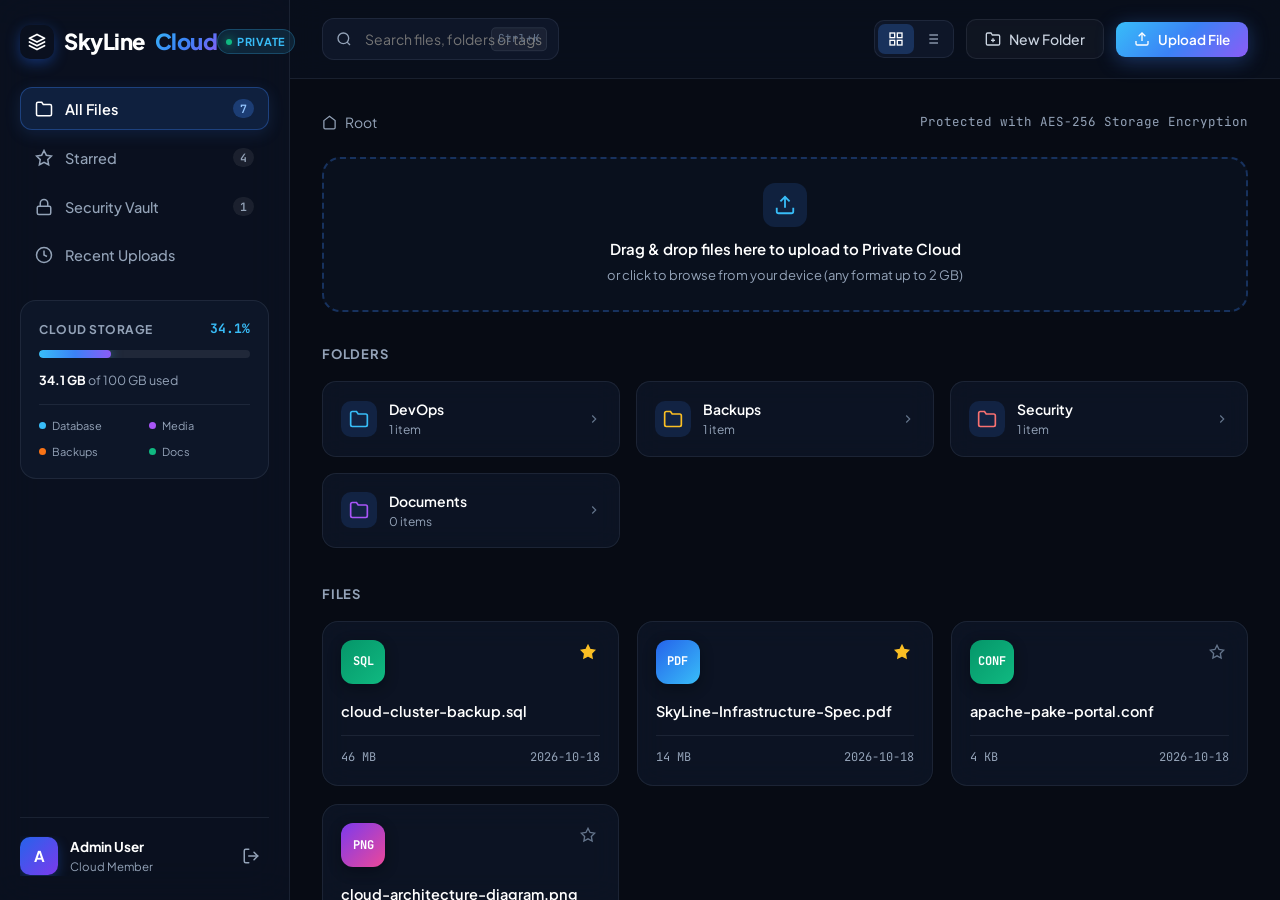
==== public/dashboard_preview.html @ b5016aea "cloud vps" ====
<!doctype html>
<html lang="en">
<head>
  <meta charset="utf-8">
  <meta name="viewport" content="width=device-width, initial-scale=1">
  <title>SkyLine Cloud Drive | Private Storage Preview</title>
  <meta name="description" content="SkyLine Hub Private Cloud Storage & Drive Console. Secure personal files, encrypted vaults, and storage management.">
  <link rel="stylesheet" href="assets/style.css">
  <link rel="stylesheet" href="assets/cloud.css">
</head>
<body>

  <!-- Background Ambient Glow -->
  <div class="ambient-orb orb-1"></div>
  <div class="ambient-orb orb-2"></div>

  <div class="cloud-app">
    <!-- Sidebar -->
    <aside class="cloud-sidebar">
      <div>
        <div class="cloud-sidebar-brand">
          <a class="logo" href="preview.html">
            <span class="logo-badge">
              <svg width="18" height="18" viewBox="0 0 24 24" fill="none" stroke="#ffffff" stroke-width="2.4" stroke-linecap="round" stroke-linejoin="round">
                <polygon points="12 2 2 7 12 12 22 7 12 2"></polygon>
                <polyline points="2 17 12 22 22 17"></polyline>
                <polyline points="2 12 12 17 22 12"></polyline>
              </svg>
            </span>
            SkyLine<span>Cloud</span>
          </a>
          <span class="cloud-vault-tag">
            <span class="pulse-dot" style="width:6px;height:6px"></span>
            Private
          </span>
        </div>

        <ul class="cloud-nav">
          <li class="cloud-nav-item active" data-filter="all">
            <button onclick="SkyLineCloud.switchFilter('all')">
              <span class="nav-label-wrap">
                <svg width="18" height="18" viewBox="0 0 24 24" fill="none" stroke="currentColor" stroke-width="2"><path d="M22 19a2 2 0 0 1-2 2H4a2 2 0 0 1-2-2V5a2 2 0 0 1 2-2h5l2 3h9a2 2 0 0 1 2 2z"></path></svg>
                All Files
              </span>
              <span class="nav-badge" id="badgeAll">7</span>
            </button>
          </li>
          <li class="cloud-nav-item" data-filter="starred">
            <button onclick="SkyLineCloud.switchFilter('starred')">
              <span class="nav-label-wrap">
                <svg width="18" height="18" viewBox="0 0 24 24" fill="none" stroke="currentColor" stroke-width="2"><polygon points="12 2 15.09 8.26 22 9.27 17 14.14 18.18 21.02 12 17.77 5.82 21.02 7 14.14 2 9.27 8.91 8.26 12 2"></polygon></svg>
                Starred
              </span>
              <span class="nav-badge" id="badgeStarred">4</span>
            </button>
          </li>
          <li class="cloud-nav-item" data-filter="vault">
            <button onclick="SkyLineCloud.switchFilter('vault')">
              <span class="nav-label-wrap">
                <svg width="18" height="18" viewBox="0 0 24 24" fill="none" stroke="currentColor" stroke-width="2"><rect x="3" y="11" width="18" height="11" rx="2" ry="2"></rect><path d="M7 11V7a5 5 0 0 1 10 0v4"></path></svg>
                Security Vault
              </span>
              <span class="nav-badge" id="badgeVault">1</span>
            </button>
          </li>
          <li class="cloud-nav-item" data-filter="recent">
            <button onclick="SkyLineCloud.switchFilter('recent')">
              <span class="nav-label-wrap">
                <svg width="18" height="18" viewBox="0 0 24 24" fill="none" stroke="currentColor" stroke-width="2"><circle cx="12" cy="12" r="10"></circle><polyline points="12 6 12 12 16 14"></polyline></svg>
                Recent Uploads
              </span>
            </button>
          </li>
        </ul>

        <!-- Storage Quota Widget -->
        <div class="cloud-quota-card">
          <div class="quota-header">
            <span class="quota-title">Cloud Storage</span>
            <span class="quota-pct" id="quotaPctText">34.2%</span>
          </div>
          <div class="quota-progress-track">
            <div class="quota-progress-fill" id="quotaFill"></div>
          </div>
          <div class="quota-text">
            <strong id="quotaUsedText">34.2 GB</strong> of 100 GB used
          </div>
          <div class="quota-breakdown">
            <div class="quota-item"><span class="quota-dot blue"></span> Database</div>
            <div class="quota-item"><span class="quota-dot purple"></span> Media</div>
            <div class="quota-item"><span class="quota-dot orange"></span> Backups</div>
            <div class="quota-item"><span class="quota-dot green"></span> Docs</div>
          </div>
        </div>
      </div>

      <!-- User Profile & Logout -->
      <div class="sidebar-user">
        <div class="user-meta">
          <div class="user-avatar">A</div>
          <div class="user-details">
            <div class="user-name">Admin User</div>
            <div class="user-role">Cloud Member</div>
          </div>
        </div>
        <a class="logout-icon-btn" href="preview.html" title="Back to Landing Preview">
          <svg width="18" height="18" viewBox="0 0 24 24" fill="none" stroke="currentColor" stroke-width="2" stroke-linecap="round" stroke-linejoin="round">
            <path d="M9 21H5a2 2 0 0 1-2-2V5a2 2 0 0 1 2-2h4"></path>
            <polyline points="16 17 21 12 16 7"></polyline>
            <line x1="21" y1="12" x2="9" y2="12"></line>
          </svg>
        </a>
      </div>
    </aside>

    <!-- Main Workspace -->
    <main class="cloud-main">
      <!-- Topbar Header -->
      <header class="cloud-topbar">
        <div style="display:flex;align-items:center;gap:14px;">
          <button class="mobile-sidebar-toggle" onclick="SkyLineCloud.toggleSidebar()" title="Toggle Sidebar">
            <svg width="20" height="20" viewBox="0 0 24 24" fill="none" stroke="currentColor" stroke-width="2"><line x1="3" y1="12" x2="21" y2="12"></line><line x1="3" y1="6" x2="21" y2="6"></line><line x1="3" y1="18" x2="21" y2="18"></line></svg>
          </button>
          <div class="search-container">
            <svg class="search-icon" width="16" height="16" viewBox="0 0 24 24" fill="none" stroke="currentColor" stroke-width="2"><circle cx="11" cy="11" r="8"></circle><line x1="21" y1="21" x2="16.65" y2="16.65"></line></svg>
            <input class="search-input" id="searchInput" type="text" placeholder="Search files, folders or tags..." autocomplete="off">
            <span class="search-shortcut">Ctrl+K</span>
          </div>
        </div>

        <div class="topbar-actions">
          <div class="view-switcher">
            <button class="view-btn active" id="viewBtnGrid" onclick="SkyLineCloud.switchView('grid')" title="Grid View">
              <svg width="16" height="16" viewBox="0 0 24 24" fill="none" stroke="currentColor" stroke-width="2"><rect x="3" y="3" width="7" height="7"></rect><rect x="14" y="3" width="7" height="7"></rect><rect x="14" y="14" width="7" height="7"></rect><rect x="3" y="14" width="7" height="7"></rect></svg>
            </button>
            <button class="view-btn" id="viewBtnList" onclick="SkyLineCloud.switchView('list')" title="List View">
              <svg width="16" height="16" viewBox="0 0 24 24" fill="none" stroke="currentColor" stroke-width="2"><line x1="8" y1="6" x2="21" y2="6"></line><line x1="8" y1="12" x2="21" y2="12"></line><line x1="8" y1="18" x2="21" y2="18"></line><line x1="3" y1="6" x2="3.01" y2="6"></line><line x1="3" y1="12" x2="3.01" y2="12"></line><line x1="3" y1="18" x2="3.01" y2="18"></line></svg>
            </button>
          </div>

          <button class="ghostbutton" onclick="SkyLineCloud.openNewFolderModal()">
            <svg width="16" height="16" viewBox="0 0 24 24" fill="none" stroke="currentColor" stroke-width="2"><path d="M22 19a2 2 0 0 1-2 2H4a2 2 0 0 1-2-2V5a2 2 0 0 1 2-2h5l2 3h9a2 2 0 0 1 2 2z"></path><line x1="12" y1="11" x2="12" y2="17"></line><line x1="9" y1="14" x2="15" y2="14"></line></svg>
            New Folder
          </button>

          <button class="btn small" onclick="SkyLineCloud.triggerUpload()">
            <svg width="16" height="16" viewBox="0 0 24 24" fill="none" stroke="currentColor" stroke-width="2"><path d="M21 15v4a2 2 0 0 1-2 2H5a2 2 0 0 1-2-2v-4"></path><polyline points="17 8 12 3 7 8"></polyline><line x1="12" y1="3" x2="12" y2="15"></line></svg>
            Upload File
          </button>
        </div>
      </header>

      <!-- Drive Workspace Canvas -->
      <div class="cloud-workspace">
        <!-- Breadcrumb & Directory Status -->
        <div class="workspace-controls">
          <div class="breadcrumb-list" id="breadcrumbContainer"></div>
          <div style="font-size:12.5px;color:var(--muted);font-family:var(--font-mono)">
            Protected with AES-256 Storage Encryption
          </div>
        </div>

        <!-- Drag & Drop Upload Zone -->
        <div class="dropzone-banner" id="dropzoneBanner" onclick="SkyLineCloud.triggerUpload()">
          <div class="dropzone-icon">
            <svg width="22" height="22" viewBox="0 0 24 24" fill="none" stroke="currentColor" stroke-width="2"><path d="M21 15v4a2 2 0 0 1-2 2H5a2 2 0 0 1-2-2v-4"></path><polyline points="17 8 12 3 7 8"></polyline><line x1="12" y1="3" x2="12" y2="15"></line></svg>
          </div>
          <div class="dropzone-title">Drag & drop files here to upload to Private Cloud</div>
          <div class="dropzone-sub">or click to browse from your device (any format up to 2 GB)</div>
        </div>

        <!-- Folders Section -->
        <div id="foldersSection" style="margin-bottom: 32px;">
          <div class="section-label">
            Folders
          </div>
          <div class="folders-grid" id="foldersGrid"></div>
        </div>

        <!-- Files Section -->
        <div>
          <div class="section-label">
            Files
          </div>
          <!-- Grid View -->
          <div class="files-grid" id="filesGrid"></div>

          <!-- Table List View -->
          <div class="files-table-container" id="filesTableContainer">
            <table class="files-table" id="filesTable"></table>
          </div>
        </div>
      </div>
    </main>
  </div>

  <!-- Hidden Native File Input -->
  <input type="file" multiple id="hiddenFileInput" style="display:none">

  <!-- New Folder Modal -->
  <div class="modal-backdrop" id="newFolderModal">
    <div class="modal-box">
      <div class="modal-header">
        <h3 class="modal-title">Create New Folder</h3>
        <button class="modal-close-btn" onclick="SkyLineCloud.closeNewFolderModal()">&times;</button>
      </div>
      <p style="color:var(--muted);font-size:14px;margin-top:0;margin-bottom:16px">Enter a name for your private cloud directory:</p>
      <input type="text" class="modal-input" id="newFolderNameInput" placeholder="Folder name (e.g. Invoices, Logs, Assets)" onkeydown="if(event.key==='Enter') SkyLineCloud.submitNewFolder()">
      <div class="modal-actions">
        <button class="ghostbutton" onclick="SkyLineCloud.closeNewFolderModal()">Cancel</button>
        <button class="btn small" onclick="SkyLineCloud.submitNewFolder()">Create Folder</button>
      </div>
    </div>
  </div>

  <!-- Upload Progress Simulation Modal -->
  <div class="modal-backdrop" id="uploadProgressModal">
    <div class="modal-box" style="text-align:center;">
      <div style="font-size:36px;margin-bottom:12px">⚡</div>
      <h3 class="modal-title" style="margin-bottom:6px">Encrypting & Uploading to Private Cloud</h3>
      <p style="color:var(--muted);font-size:13.5px;margin-bottom:20px" id="uploadProgressFileName">filename.dat</p>

      <div class="quota-progress-track" style="height:10px;margin-bottom:10px">
        <div class="quota-progress-fill" id="uploadProgressBarFill" style="width:0%"></div>
      </div>
      <div style="font-family:var(--font-mono);font-size:13px;color:#38bdf8;font-weight:700" id="uploadProgressPercent">0%</div>
    </div>
  </div>

  <!-- File Details Modal -->
  <div class="modal-backdrop" id="fileDetailsModal">
    <div class="modal-box">
      <div class="modal-header">
        <h3 class="modal-title" id="detailFileName">file-name.ext</h3>
        <button class="modal-close-btn" onclick="SkyLineCloud.closeDetails()">&times;</button>
      </div>
      <div style="margin-bottom:24px">
        <div class="details-row">
          <span class="details-label">Format:</span>
          <span class="details-val" id="detailFileType">PDF</span>
        </div>
        <div class="details-row">
          <span class="details-label">Size:</span>
          <span class="details-val" id="detailFileSize">14.2 MB</span>
        </div>
        <div class="details-row">
          <span class="details-label">Storage Path:</span>
          <span class="details-val" id="detailFilePath">/Documents/file.pdf</span>
        </div>
        <div class="details-row">
          <span class="details-label">Last Modified:</span>
          <span class="details-val" id="detailFileModified">2026-10-18</span>
        </div>
        <div class="details-row">
          <span class="details-label">Security:</span>
          <span class="details-val" style="color:#10b981">AES-256 Verified</span>
        </div>
        <div class="details-row">
          <span class="details-label">SHA-256 Checksum:</span>
          <span class="details-val" style="font-size:11px" id="detailFileSha">5e884898da2...</span>
        </div>
      </div>

      <div class="modal-actions" style="justify-content:space-between">
        <button class="ghostbutton" style="color:#f87171;border-color:rgba(239,68,68,0.3)" onclick="SkyLineCloud.deleteActiveFile()">
          <svg width="15" height="15" viewBox="0 0 24 24" fill="none" stroke="currentColor" stroke-width="2"><polyline points="3 6 5 6 21 6"></polyline><path d="M19 6v14a2 2 0 0 1-2 2H7a2 2 0 0 1-2-2V6m3 0V4a2 2 0 0 1 2-2h4a2 2 0 0 1 2 2v2"></path></svg>
          Delete
        </button>
        <div style="display:flex;gap:10px">
          <button class="ghostbutton" onclick="SkyLineCloud.closeDetails()">Close</button>
          <button class="btn small" onclick="SkyLineCloud.downloadActiveFile()">
            <svg width="15" height="15" viewBox="0 0 24 24" fill="none" stroke="currentColor" stroke-width="2"><path d="M21 15v4a2 2 0 0 1-2 2H5a2 2 0 0 1-2-2v-4"></path><polyline points="7 10 12 15 17 10"></polyline><line x1="12" y1="15" x2="12" y2="3"></line></svg>
            Download
          </button>
        </div>
      </div>
    </div>
  </div>

  <!-- Scripts -->
  <script src="assets/cloud.js"></script>
</body>
</html>
---- public/assets/style.css ----
@import url('https://fonts.googleapis.com/css2?family=Plus+Jakarta+Sans:wght@300;400;500;600;700;800&family=JetBrains+Mono:wght@400;500;600&display=swap');

:root {
  color-scheme: dark;
  --bg: #070b14;
  --bg-surface: #0c1427;
  --bg-card: rgba(15, 23, 42, 0.7);
  --bg-glass: rgba(18, 28, 51, 0.65);
  --edge: rgba(148, 163, 184, 0.12);
  --edge-highlight: rgba(96, 165, 250, 0.4);
  --text: #f8fafc;
  --muted: #94a3b8;
  --subtle: #64748b;
  --accent: #3b82f6;
  --accent-cyan: #06b6d4;
  --accent-purple: #8b5cf6;
  --accent-pink: #ec4899;
  --gradient-primary: linear-gradient(135deg, #38bdf8 0%, #3b82f6 50%, #8b5cf6 100%);
  --gradient-glow: linear-gradient(135deg, rgba(56, 189, 248, 0.15), rgba(139, 92, 246, 0.15));
  --font-sans: 'Plus Jakarta Sans', system-ui, -apple-system, BlinkMacSystemFont, 'Segoe UI', Roboto, sans-serif;
  --font-mono: 'JetBrains Mono', 'Fira Code', monospace;
  --glow-shadow: 0 0 40px -10px rgba(59, 130, 246, 0.4);
}

*, *::before, *::after {
  box-sizing: border-box;
}

html {
  scroll-behavior: smooth;
}

body {
  margin: 0;
  background-color: var(--bg);
  color: var(--text);
  font-family: var(--font-sans);
  font-size: 16px;
  line-height: 1.6;
  min-height: 100vh;
  overflow-x: hidden;
  position: relative;
  -webkit-font-smoothing: antialiased;
}

/* Background canvas and ambient glowing orbs */
#bg-canvas {
  position: fixed;
  top: 0;
  left: 0;
  width: 100%;
  height: 100%;
  pointer-events: none;
  z-index: 0;
  opacity: 0.85;
}

.ambient-orb {
  position: fixed;
  border-radius: 50%;
  filter: blur(100px);
  pointer-events: none;
  z-index: 0;
  opacity: 0.4;
  animation: floatOrb 18s ease-in-out infinite alternate;
}

.orb-1 {
  top: -100px;
  right: -50px;
  width: 500px;
  height: 500px;
  background: radial-gradient(circle, rgba(59, 130, 246, 0.45) 0%, rgba(139, 92, 246, 0.1) 70%, transparent 100%);
}

.orb-2 {
  top: 40%;
  left: -150px;
  width: 600px;
  height: 600px;
  background: radial-gradient(circle, rgba(6, 182, 212, 0.35) 0%, rgba(59, 130, 246, 0.1) 70%, transparent 100%);
  animation-duration: 24s;
  animation-delay: -6s;
}

.orb-3 {
  bottom: 5%;
  right: 10%;
  width: 450px;
  height: 450px;
  background: radial-gradient(circle, rgba(168, 85, 247, 0.3) 0%, rgba(236, 72, 153, 0.1) 70%, transparent 100%);
  animation-duration: 20s;
  animation-delay: -10s;
}

@keyframes floatOrb {
  0% { transform: translate(0, 0) scale(1); }
  50% { transform: translate(40px, 30px) scale(1.08); }
  100% { transform: translate(-30px, -20px) scale(0.95); }
}

/* Scroll progress bar */
.scroll-progress-bar {
  position: fixed;
  top: 0;
  left: 0;
  height: 3px;
  width: 0%;
  background: var(--gradient-primary);
  z-index: 1001;
  box-shadow: 0 0 10px rgba(56, 189, 248, 0.8);
  transition: width 0.1s ease;
}

/* Container */
.container {
  max-width: 1200px;
  margin: 0 auto;
  padding: 0 24px;
  position: relative;
  z-index: 1;
}

/* Navigation */
.nav-header {
  position: sticky;
  top: 0;
  z-index: 1000;
  transition: all 0.3s ease;
  backdrop-filter: blur(12px);
  -webkit-backdrop-filter: blur(12px);
  border-bottom: 1px solid transparent;
}

.nav-header.scrolled {
  background: rgba(7, 11, 20, 0.8);
  border-bottom-color: var(--edge);
  box-shadow: 0 10px 30px rgba(0, 0, 0, 0.3);
}

.nav {
  display: flex;
  justify-content: space-between;
  align-items: center;
  padding: 18px 24px;
  max-width: 1240px;
  margin: 0 auto;
}

.logo {
  font-size: 22px;
  font-weight: 800;
  letter-spacing: -0.5px;
  color: #fff;
  display: inline-flex;
  align-items: center;
  gap: 10px;
  text-decoration: none;
  transition: transform 0.2s ease;
}

.logo:hover {
  transform: translateY(-1px);
  text-decoration: none;
}

.logo-badge {
  display: flex;
  align-items: center;
  justify-content: center;
  width: 34px;
  height: 34px;
  border-radius: 10px;
  background: linear-gradient(135deg, #2563eb, #7c3aed);
  box-shadow: 0 4px 14px rgba(37, 99, 235, 0.4);
}

.logo span {
  background: var(--gradient-primary);
  -webkit-background-clip: text;
  -webkit-text-fill-color: transparent;
  font-weight: 800;
}

.nav-menu {
  display: flex;
  align-items: center;
  gap: 28px;
  list-style: none;
  margin: 0;
  padding: 0;
}

.nav-menu a {
  color: var(--muted);
  font-weight: 500;
  font-size: 14.5px;
  transition: color 0.2s ease, transform 0.2s ease;
  text-decoration: none;
}

.nav-menu a:hover {
  color: #fff;
  text-decoration: none;
}

.links {
  display: flex;
  align-items: center;
  gap: 16px;
}

.inline {
  display: inline;
}

/* Buttons */
.btn {
  border: 0;
  border-radius: 12px;
  padding: 13px 26px;
  background: var(--gradient-primary);
  font-family: inherit;
  font-weight: 600;
  font-size: 15px;
  color: #fff;
  cursor: pointer;
  display: inline-flex;
  align-items: center;
  justify-content: center;
  gap: 8px;
  text-decoration: none;
  position: relative;
  overflow: hidden;
  box-shadow: 0 4px 20px rgba(59, 130, 246, 0.35);
  transition: all 0.25s cubic-bezier(0.16, 1, 0.3, 1);
}

.btn::after {
  content: '';
  position: absolute;
  top: 0;
  left: -100%;
  width: 60%;
  height: 100%;
  background: linear-gradient(90deg, transparent, rgba(255, 255, 255, 0.25), transparent);
  transform: skewX(-20deg);
  transition: left 0.6s ease;
}

.btn:hover {
  transform: translateY(-2px);
  box-shadow: 0 8px 28px rgba(59, 130, 246, 0.5);
  filter: brightness(1.08);
  text-decoration: none;
}

.btn:hover::after {
  left: 150%;
}

.btn:active {
  transform: translateY(0);
}

.btn.small {
  padding: 9px 18px;
  font-size: 13.5px;
  border-radius: 9px;
}

.btn-secondary {
  background: rgba(255, 255, 255, 0.05);
  border: 1px solid var(--edge);
  color: #e2e8f0;
  box-shadow: none;
  backdrop-filter: blur(10px);
}

.btn-secondary:hover {
  background: rgba(255, 255, 255, 0.1);
  border-color: var(--edge-highlight);
  color: #fff;
  box-shadow: 0 4px 20px rgba(0, 0, 0, 0.3);
}

.ghost, .ghostbutton {
  background: rgba(255, 255, 255, 0.03);
  border: 1px solid var(--edge);
  color: #cbd5e1;
  border-radius: 10px;
  padding: 10px 18px;
  font-family: inherit;
  font-size: 14px;
  font-weight: 500;
  cursor: pointer;
  display: inline-flex;
  align-items: center;
  gap: 8px;
  text-decoration: none;
  transition: all 0.2s ease;
}

.ghost:hover, .ghostbutton:hover {
  border-color: var(--edge-highlight);
  color: #fff;
  background: rgba(255, 255, 255, 0.08);
  text-decoration: none;
  transform: translateY(-1px);
}

/* Hero Section */
.hero-wrapper {
  position: relative;
  z-index: 1;
  padding: 80px 0 60px;
}

.hero {
  max-width: 1160px;
  margin: 0 auto;
  text-align: center;
}

.badge-pill {
  display: inline-flex;
  align-items: center;
  gap: 10px;
  background: rgba(30, 41, 59, 0.65);
  border: 1px solid rgba(56, 189, 248, 0.25);
  padding: 6px 16px;
  border-radius: 999px;
  font-size: 13px;
  font-weight: 600;
  color: #7dd3fc;
  backdrop-filter: blur(10px);
  margin-bottom: 24px;
  box-shadow: 0 4px 20px rgba(0, 0, 0, 0.2);
  transition: all 0.2s ease;
}

.badge-pill:hover {
  border-color: rgba(56, 189, 248, 0.5);
  transform: translateY(-1px);
}

.pulse-dot {
  width: 8px;
  height: 8px;
  border-radius: 50%;
  background-color: #10b981;
  box-shadow: 0 0 10px #10b981;
  animation: pulse 2s infinite;
}

@keyframes pulse {
  0% { transform: scale(0.95); box-shadow: 0 0 0 0 rgba(16, 185, 129, 0.7); }
  70% { transform: scale(1); box-shadow: 0 0 0 7px rgba(16, 185, 129, 0); }
  100% { transform: scale(0.95); box-shadow: 0 0 0 0 rgba(16, 185, 129, 0); }
}

.eyebrow {
  color: #38bdf8;
  font-size: 13px;
  font-weight: 800;
  letter-spacing: 2px;
  text-transform: uppercase;
}

.hero h1 {
  font-size: clamp(42px, 6.5vw, 80px);
  line-height: 1.08;
  letter-spacing: -2.5px;
  font-weight: 800;
  margin: 16px 0 24px;
  color: #fff;
}

.hero h1 span.gradient-text {
  background: var(--gradient-primary);
  -webkit-background-clip: text;
  -webkit-text-fill-color: transparent;
  display: inline-block;
}

.hero-subtitle {
  color: var(--muted);
  max-width: 660px;
  margin: 0 auto 36px;
  font-size: clamp(17px, 2.2vw, 20px);
  font-weight: 400;
  line-height: 1.6;
}

.hero .actions {
  display: flex;
  justify-content: center;
  align-items: center;
  gap: 16px;
  flex-wrap: wrap;
  margin-top: 10px;
}

/* Hero Showcase Mockup */
.hero-mockup-container {
  margin-top: 56px;
  perspective: 1200px;
}

.hero-mockup {
  background: rgba(15, 23, 42, 0.75);
  border: 1px solid rgba(96, 165, 250, 0.25);
  border-radius: 20px;
  box-shadow: 0 30px 100px -20px rgba(0, 0, 0, 0.8), 0 0 60px -15px rgba(59, 130, 246, 0.25);
  backdrop-filter: blur(20px);
  -webkit-backdrop-filter: blur(20px);
  overflow: hidden;
  transition: transform 0.4s cubic-bezier(0.16, 1, 0.3, 1), box-shadow 0.4s ease;
  text-align: left;
}

.mockup-header {
  display: flex;
  align-items: center;
  justify-content: space-between;
  padding: 14px 20px;
  background: rgba(10, 16, 30, 0.6);
  border-bottom: 1px solid var(--edge);
}

.mockup-dots {
  display: flex;
  gap: 7px;
}

.mockup-dot {
  width: 11px;
  height: 11px;
  border-radius: 50%;
}

.mockup-dot.red { background: #ef4444; }
.mockup-dot.yellow { background: #f59e0b; }
.mockup-dot.green { background: #10b981; }

.mockup-title {
  font-family: var(--font-mono);
  font-size: 12.5px;
  color: var(--muted);
  display: flex;
  align-items: center;
  gap: 8px;
}

.mockup-status-tag {
  font-size: 11px;
  font-weight: 600;
  color: #10b981;
  background: rgba(16, 185, 129, 0.12);
  border: 1px solid rgba(16, 185, 129, 0.3);
  padding: 2px 8px;
  border-radius: 999px;
  display: inline-flex;
  align-items: center;
  gap: 5px;
}

.mockup-body {
  padding: 24px;
  display: grid;
  grid-template-columns: 1.4fr 1fr;
  gap: 24px;
}

.mockup-stats-grid {
  display: grid;
  grid-template-columns: repeat(2, 1fr);
  gap: 16px;
}

.stat-widget {
  background: rgba(30, 41, 59, 0.4);
  border: 1px solid var(--edge);
  border-radius: 14px;
  padding: 16px 18px;
  transition: border-color 0.2s ease, background 0.2s ease;
}

.stat-widget:hover {
  border-color: var(--edge-highlight);
  background: rgba(30, 41, 59, 0.6);
}

.stat-widget .label {
  font-size: 12px;
  font-weight: 500;
  color: var(--muted);
  text-transform: uppercase;
  letter-spacing: 0.5px;
  margin-bottom: 6px;
}

.stat-widget .value {
  font-size: 24px;
  font-weight: 700;
  font-family: var(--font-mono);
  color: #fff;
  display: flex;
  align-items: baseline;
  gap: 6px;
}

.stat-widget .trend {
  font-size: 12px;
  color: #10b981;
  font-weight: 600;
}

.mockup-terminal {
  background: #090e18;
  border: 1px solid var(--edge);
  border-radius: 14px;
  padding: 18px;
  font-family: var(--font-mono);
  font-size: 12px;
  line-height: 1.6;
  color: #cbd5e1;
  display: flex;
  flex-direction: column;
  justify-content: space-between;
}

.terminal-line {
  margin-bottom: 6px;
}

.terminal-line .cyan { color: #38bdf8; }
.terminal-line .purple { color: #c084fc; }
.terminal-line .green { color: #4ade80; }
.terminal-line .dim { color: #64748b; }

.terminal-status-bar {
  display: flex;
  justify-content: space-between;
  align-items: center;
  padding-top: 10px;
  border-top: 1px solid rgba(255, 255, 255, 0.06);
  font-size: 11px;
  color: var(--subtle);
}

/* Metrics Ribbon */
.metrics-ribbon {
  display: grid;
  grid-template-columns: repeat(4, 1fr);
  gap: 18px;
  margin: 70px 0;
  padding: 24px 30px;
  background: rgba(15, 23, 42, 0.55);
  border: 1px solid var(--edge);
  border-radius: 18px;
  backdrop-filter: blur(14px);
}

.metric-item {
  text-align: center;
  position: relative;
}

.metric-item:not(:last-child)::after {
  content: '';
  position: absolute;
  right: -9px;
  top: 15%;
  height: 70%;
  width: 1px;
  background: var(--edge);
}

.metric-number {
  font-size: 34px;
  font-weight: 800;
  font-family: var(--font-mono);
  background: var(--gradient-primary);
  -webkit-background-clip: text;
  -webkit-text-fill-color: transparent;
  margin-bottom: 4px;
}

.metric-label {
  font-size: 13.5px;
  color: var(--muted);
  font-weight: 500;
}

/* Section Common */
.section {
  padding: 90px 0;
  position: relative;
  z-index: 1;
}

.section-header {
  text-align: center;
  max-width: 680px;
  margin: 0 auto 56px;
}

.section-title {
  font-size: clamp(30px, 4.5vw, 44px);
  font-weight: 800;
  letter-spacing: -1.5px;
  margin: 12px 0 16px;
  color: #fff;
}

.section-desc {
  color: var(--muted);
  font-size: 17px;
  line-height: 1.6;
}

/* Feature Cards 3D Grid */
.features-grid {
  display: grid;
  grid-template-columns: repeat(3, 1fr);
  gap: 24px;
}

.feature-card {
  position: relative;
  background: var(--bg-card);
  border: 1px solid var(--edge);
  border-radius: 20px;
  padding: 32px 28px;
  overflow: hidden;
  backdrop-filter: blur(16px);
  -webkit-backdrop-filter: blur(16px);
  transition: transform 0.25s ease, border-color 0.25s ease, box-shadow 0.25s ease;
  transform-style: preserve-3d;
}

.feature-card::before {
  content: '';
  position: absolute;
  inset: 0;
  background: radial-gradient(400px circle at var(--mouse-x, 50%) var(--mouse-y, 50%), rgba(59, 130, 246, 0.12), transparent 40%);
  pointer-events: none;
  opacity: 0;
  transition: opacity 0.3s ease;
}

.feature-card:hover {
  transform: translateY(-5px);
  border-color: var(--edge-highlight);
  box-shadow: 0 20px 40px -15px rgba(0, 0, 0, 0.6), 0 0 30px -10px rgba(59, 130, 246, 0.25);
}

.feature-card:hover::before {
  opacity: 1;
}

.card-icon {
  width: 52px;
  height: 52px;
  border-radius: 14px;
  display: inline-flex;
  align-items: center;
  justify-content: center;
  background: rgba(30, 41, 59, 0.8);
  border: 1px solid rgba(255, 255, 255, 0.08);
  margin-bottom: 22px;
  color: #38bdf8;
  box-shadow: 0 4px 16px rgba(0, 0, 0, 0.2);
  transition: transform 0.3s ease;
}

.feature-card:hover .card-icon {
  transform: scale(1.08) rotate(2deg);
}

.feature-card h3 {
  font-size: 20px;
  font-weight: 700;
  margin: 0 0 10px;
  color: #fff;
}

.feature-card p {
  color: var(--muted);
  font-size: 14.5px;
  line-height: 1.6;
  margin: 0 0 20px;
}

.card-badge {
  display: inline-block;
  padding: 4px 10px;
  border-radius: 6px;
  background: rgba(255, 255, 255, 0.04);
  border: 1px solid var(--edge);
  font-size: 12px;
  font-family: var(--font-mono);
  color: #7dd3fc;
}

/* Interactive Playground / Architecture tabs */
.architecture-tabs-container {
  background: rgba(15, 23, 42, 0.7);
  border: 1px solid var(--edge);
  border-radius: 20px;
  backdrop-filter: blur(16px);
  overflow: hidden;
  box-shadow: 0 25px 60px rgba(0, 0, 0, 0.4);
}

.tabs-nav {
  display: flex;
  align-items: center;
  justify-content: space-between;
  padding: 12px 20px;
  background: rgba(10, 16, 30, 0.8);
  border-bottom: 1px solid var(--edge);
  flex-wrap: wrap;
  gap: 12px;
}

.tab-buttons {
  display: flex;
  gap: 8px;
}

.tab-btn {
  background: transparent;
  border: 1px solid transparent;
  color: var(--muted);
  padding: 8px 16px;
  border-radius: 9px;
  font-family: var(--font-sans);
  font-size: 13.5px;
  font-weight: 600;
  cursor: pointer;
  display: inline-flex;
  align-items: center;
  gap: 8px;
  transition: all 0.2s ease;
}

.tab-btn:hover {
  color: #fff;
  background: rgba(255, 255, 255, 0.04);
}

.tab-btn.active {
  color: #fff;
  background: rgba(59, 130, 246, 0.15);
  border-color: rgba(59, 130, 246, 0.35);
  box-shadow: 0 2px 10px rgba(59, 130, 246, 0.2);
}

.copy-btn {
  background: rgba(255, 255, 255, 0.05);
  border: 1px solid var(--edge);
  color: var(--muted);
  padding: 6px 14px;
  border-radius: 8px;
  font-size: 12.5px;
  font-weight: 500;
  cursor: pointer;
  display: inline-flex;
  align-items: center;
  gap: 6px;
  transition: all 0.2s ease;
}

.copy-btn:hover {
  background: rgba(255, 255, 255, 0.1);
  color: #fff;
  border-color: var(--edge-highlight);
}

.tab-pane {
  display: none;
  padding: 24px;
  overflow-x: auto;
}

.tab-pane.active {
  display: block;
}

.code-pre {
  margin: 0;
  font-family: var(--font-mono);
  font-size: 13.5px;
  line-height: 1.7;
  color: #e2e8f0;
}

.code-pre .keyword { color: #ec4899; }
.code-pre .func { color: #60a5fa; }
.code-pre .string { color: #34d399; }
.code-pre .comment { color: #64748b; font-style: italic; }
.code-pre .var { color: #f59e0b; }

/* Security Features 2-column layout */
.security-section {
  display: grid;
  grid-template-columns: 1fr 1fr;
  gap: 40px;
  align-items: center;
}

.security-list {
  display: flex;
  flex-direction: column;
  gap: 20px;
}

.security-item {
  display: flex;
  gap: 16px;
  align-items: flex-start;
  padding: 16px;
  background: rgba(30, 41, 59, 0.3);
  border: 1px solid var(--edge);
  border-radius: 14px;
  transition: border-color 0.2s ease, transform 0.2s ease;
}

.security-item:hover {
  border-color: var(--edge-highlight);
  transform: translateX(4px);
}

.security-icon {
  width: 40px;
  height: 40px;
  border-radius: 10px;
  background: rgba(59, 130, 246, 0.15);
  color: #38bdf8;
  display: flex;
  align-items: center;
  justify-content: center;
  flex-shrink: 0;
}

.security-item h4 {
  margin: 0 0 4px;
  font-size: 16px;
  font-weight: 700;
  color: #fff;
}

.security-item p {
  margin: 0;
  font-size: 14px;
  color: var(--muted);
  line-height: 1.5;
}

.security-card-visual {
  background: linear-gradient(135deg, rgba(30, 58, 138, 0.3), rgba(88, 28, 135, 0.25));
  border: 1px solid rgba(96, 165, 250, 0.2);
  border-radius: 20px;
  padding: 36px;
  position: relative;
  overflow: hidden;
  box-shadow: 0 20px 60px rgba(0, 0, 0, 0.4);
}

.visual-badge {
  display: inline-flex;
  align-items: center;
  gap: 8px;
  background: rgba(16, 185, 129, 0.15);
  border: 1px solid rgba(16, 185, 129, 0.3);
  padding: 6px 14px;
  border-radius: 999px;
  color: #34d399;
  font-size: 13px;
  font-weight: 600;
  margin-bottom: 20px;
}

.security-card-visual h3 {
  font-size: 26px;
  font-weight: 800;
  margin: 0 0 12px;
  color: #fff;
}

.security-card-visual p {
  color: #cbd5e1;
  font-size: 15px;
  line-height: 1.6;
  margin-bottom: 24px;
}

/* FAQ Accordion */
.faq-grid {
  max-width: 800px;
  margin: 0 auto;
  display: flex;
  flex-direction: column;
  gap: 16px;
}

.faq-item {
  background: rgba(15, 23, 42, 0.6);
  border: 1px solid var(--edge);
  border-radius: 16px;
  overflow: hidden;
  transition: border-color 0.2s ease, background 0.2s ease;
}

.faq-item:hover {
  border-color: rgba(96, 165, 250, 0.3);
}

.faq-item.active {
  border-color: var(--edge-highlight);
  background: rgba(15, 23, 42, 0.85);
}

.faq-question {
  width: 100%;
  padding: 20px 24px;
  display: flex;
  justify-content: space-between;
  align-items: center;
  background: transparent;
  border: none;
  color: #fff;
  font-family: var(--font-sans);
  font-size: 16.5px;
  font-weight: 600;
  text-align: left;
  cursor: pointer;
}

.faq-icon {
  font-size: 20px;
  color: var(--muted);
  transition: transform 0.3s ease;
}

.faq-item.active .faq-icon {
  transform: rotate(45deg);
  color: #38bdf8;
}

.faq-answer {
  max-height: 0;
  overflow: hidden;
  transition: max-height 0.3s cubic-bezier(0, 1, 0, 1), padding 0.3s ease;
  padding: 0 24px;
  color: var(--muted);
  font-size: 15px;
  line-height: 1.6;
}

.faq-item.active .faq-answer {
  max-height: 300px;
  padding-bottom: 22px;
}

/* CTA Banner */
.cta-banner {
  background: linear-gradient(135deg, rgba(37, 99, 235, 0.25), rgba(124, 58, 237, 0.25));
  border: 1px solid rgba(96, 165, 250, 0.3);
  border-radius: 28px;
  padding: 64px 36px;
  text-align: center;
  position: relative;
  overflow: hidden;
  box-shadow: 0 30px 80px rgba(0, 0, 0, 0.5), 0 0 60px -15px rgba(59, 130, 246, 0.3);
}

.cta-banner::before {
  content: '';
  position: absolute;
  top: -50%;
  left: -50%;
  width: 200%;
  height: 200%;
  background: radial-gradient(circle, rgba(56, 189, 248, 0.15) 0%, transparent 60%);
  animation: rotateGlow 25s linear infinite;
  pointer-events: none;
}

@keyframes rotateGlow {
  0% { transform: rotate(0deg); }
  100% { transform: rotate(360deg); }
}

.cta-banner h2 {
  font-size: clamp(32px, 5vw, 48px);
  font-weight: 800;
  margin: 0 0 16px;
  color: #fff;
  position: relative;
  z-index: 1;
}

.cta-banner p {
  color: #cbd5e1;
  font-size: 18px;
  max-width: 580px;
  margin: 0 auto 32px;
  position: relative;
  z-index: 1;
}

.cta-banner .btn {
  position: relative;
  z-index: 1;
}

/* Footer */
footer {
  border-top: 1px solid var(--edge);
  background: rgba(7, 11, 20, 0.85);
  padding: 60px 0 36px;
  color: var(--muted);
  position: relative;
  z-index: 1;
}

.footer-top {
  display: flex;
  justify-content: space-between;
  align-items: flex-start;
  flex-wrap: wrap;
  gap: 36px;
  padding-bottom: 40px;
  border-bottom: 1px solid var(--edge);
}

.footer-brand {
  max-width: 320px;
}

.footer-brand p {
  font-size: 14px;
  color: var(--muted);
  margin-top: 12px;
}

.footer-links-group {
  display: flex;
  gap: 48px;
  flex-wrap: wrap;
}

.footer-col h5 {
  font-size: 13px;
  text-transform: uppercase;
  letter-spacing: 1px;
  color: #fff;
  margin: 0 0 16px;
  font-weight: 700;
}

.footer-col ul {
  list-style: none;
  padding: 0;
  margin: 0;
  display: flex;
  flex-direction: column;
  gap: 10px;
}

.footer-col a {
  color: var(--muted);
  font-size: 14px;
  text-decoration: none;
  transition: color 0.2s ease;
}

.footer-col a:hover {
  color: #fff;
  text-decoration: none;
}

.footer-bottom {
  display: flex;
  justify-content: space-between;
  align-items: center;
  padding-top: 30px;
  font-size: 13.5px;
  color: var(--subtle);
  flex-wrap: wrap;
  gap: 16px;
}

.status-indicator {
  display: inline-flex;
  align-items: center;
  gap: 6px;
  font-size: 13px;
  color: #34d399;
}

/* Backward compatibility for auth & dashboard pages */
.back {
  position: absolute;
  top: 25px;
  left: 28px;
  color: var(--muted);
  text-decoration: none;
  font-weight: 500;
  font-size: 14px;
  display: inline-flex;
  align-items: center;
  gap: 6px;
  transition: color 0.2s;
  z-index: 10;
}

.back:hover {
  color: #fff;
}

.auth {
  width: min(440px, calc(100% - 36px));
  margin: 90px auto;
  padding: 40px;
  background: rgba(15, 23, 42, 0.8);
  border: 1px solid var(--edge);
  border-radius: 24px;
  box-shadow: 0 30px 80px rgba(0, 0, 0, 0.6), 0 0 50px -15px rgba(59, 130, 246, 0.2);
  backdrop-filter: blur(20px);
  position: relative;
  z-index: 1;
}

.auth h1 {
  font-size: 34px;
  font-weight: 800;
  margin: 8px 0 0;
  color: #fff;
  letter-spacing: -1px;
}

.auth form {
  display: grid;
  gap: 20px;
  margin: 28px 0;
}

.auth label {
  font-weight: 600;
  font-size: 13.5px;
  color: #e2e8f0;
}

.auth input {
  display: block;
  width: 100%;
  margin-top: 8px;
  background: rgba(8, 14, 28, 0.85);
  border: 1px solid rgba(148, 163, 184, 0.2);
  border-radius: 12px;
  padding: 13px 16px;
  color: #fff;
  font-family: inherit;
  font-size: 14.5px;
  transition: border-color 0.2s, box-shadow 0.2s;
}

.auth input:focus {
  outline: none;
  border-color: var(--accent);
  box-shadow: 0 0 0 3px rgba(59, 130, 246, 0.25);
}

.full {
  width: 100%;
}

.error {
  border: 1px solid rgba(239, 68, 68, 0.4);
  background: rgba(127, 29, 29, 0.3);
  color: #fca5a5;
  padding: 12px 16px;
  border-radius: 10px;
  margin-top: 14px;
  font-size: 14px;
}

.dashboard {
  max-width: 950px;
  margin: 80px auto;
  padding: 0 24px;
  position: relative;
  z-index: 1;
}

.dashboard h1 {
  font-size: 45px;
  font-weight: 800;
  letter-spacing: -1.5px;
}

.panel {
  margin: 32px 0;
  background: rgba(15, 23, 42, 0.7);
  border: 1px solid var(--edge);
  border-radius: 20px;
  padding: 28px;
  backdrop-filter: blur(14px);
}

.panel p {
  border-top: 1px solid var(--edge);
  padding-top: 14px;
  margin: 14px 0 0;
}

.muted {
  color: var(--muted);
}

/* Mobile responsive */
@media (max-width: 960px) {
  .features-grid {
    grid-template-columns: repeat(2, 1fr);
  }
  .metrics-ribbon {
    grid-template-columns: repeat(2, 1fr);
    gap: 24px;
  }
  .metric-item:nth-child(2)::after {
    display: none;
  }
  .mockup-body {
    grid-template-columns: 1fr;
  }
  .security-section {
    grid-template-columns: 1fr;
  }
}

@media (max-width: 680px) {
  .nav-menu {
    display: none;
  }
  .features-grid {
    grid-template-columns: 1fr;
  }
  .metrics-ribbon {
    grid-template-columns: 1fr;
  }
  .metric-item::after {
    display: none !important;
  }
  .mockup-stats-grid {
    grid-template-columns: 1fr;
  }
  .hero-wrapper {
    padding-top: 40px;
  }
  .hero .actions {
    flex-direction: column;
    width: 100%;
  }
  .hero .actions a {
    width: 100%;
  }
}
---- public/assets/cloud.css ----
/* ==============================================================
   SkyLine Hub - Private Cloud Drive & Storage Stylesheet
   ============================================================== */

/* Layout Shell */
.cloud-app {
  display: flex;
  min-height: 100vh;
  background-color: var(--bg);
  position: relative;
  z-index: 1;
}

/* Sidebar */
.cloud-sidebar {
  width: 290px;
  background: rgba(11, 18, 33, 0.85);
  border-right: 1px solid var(--edge);
  backdrop-filter: blur(20px);
  -webkit-backdrop-filter: blur(20px);
  display: flex;
  flex-direction: column;
  justify-content: space-between;
  padding: 24px 20px;
  position: sticky;
  top: 0;
  height: 100vh;
  flex-shrink: 0;
  transition: transform 0.3s ease;
  z-index: 100;
}

.cloud-sidebar-brand {
  display: flex;
  align-items: center;
  justify-content: space-between;
  margin-bottom: 28px;
}

.cloud-vault-tag {
  display: inline-flex;
  align-items: center;
  gap: 5px;
  font-size: 11px;
  font-weight: 700;
  color: #38bdf8;
  background: rgba(56, 189, 248, 0.12);
  border: 1px solid rgba(56, 189, 248, 0.25);
  padding: 3px 8px;
  border-radius: 999px;
  text-transform: uppercase;
  letter-spacing: 0.5px;
}

.cloud-nav {
  list-style: none;
  padding: 0;
  margin: 0;
  display: flex;
  flex-direction: column;
  gap: 6px;
}

.cloud-nav-item button {
  width: 100%;
  display: flex;
  align-items: center;
  justify-content: space-between;
  padding: 11px 14px;
  border-radius: 12px;
  background: transparent;
  border: 1px solid transparent;
  color: var(--muted);
  font-family: inherit;
  font-size: 14.5px;
  font-weight: 500;
  cursor: pointer;
  transition: all 0.2s ease;
  text-align: left;
}

.cloud-nav-item button:hover {
  background: rgba(255, 255, 255, 0.05);
  color: #fff;
  border-color: rgba(255, 255, 255, 0.05);
}

.cloud-nav-item.active button {
  background: rgba(59, 130, 246, 0.15);
  border-color: rgba(59, 130, 246, 0.35);
  color: #fff;
  font-weight: 600;
  box-shadow: 0 4px 16px rgba(59, 130, 246, 0.15);
}

.nav-label-wrap {
  display: flex;
  align-items: center;
  gap: 12px;
}

.nav-badge {
  font-size: 11.5px;
  font-family: var(--font-mono);
  font-weight: 600;
  padding: 2px 7px;
  border-radius: 999px;
  background: rgba(255, 255, 255, 0.07);
  color: var(--muted);
}

.cloud-nav-item.active .nav-badge {
  background: rgba(59, 130, 246, 0.3);
  color: #93c5fd;
}

/* Storage Quota Card in Sidebar */
.cloud-quota-card {
  background: rgba(17, 26, 46, 0.7);
  border: 1px solid var(--edge);
  border-radius: 16px;
  padding: 18px;
  margin-top: 24px;
}

.quota-header {
  display: flex;
  justify-content: space-between;
  align-items: center;
  margin-bottom: 10px;
}

.quota-title {
  font-size: 12px;
  font-weight: 700;
  color: var(--muted);
  text-transform: uppercase;
  letter-spacing: 0.5px;
}

.quota-pct {
  font-size: 13px;
  font-weight: 700;
  font-family: var(--font-mono);
  color: #38bdf8;
}

.quota-progress-track {
  width: 100%;
  height: 8px;
  background: rgba(255, 255, 255, 0.08);
  border-radius: 999px;
  overflow: hidden;
  margin-bottom: 12px;
  position: relative;
}

.quota-progress-fill {
  height: 100%;
  width: 34%;
  background: linear-gradient(90deg, #38bdf8, #3b82f6, #8b5cf6);
  border-radius: 999px;
  transition: width 0.4s ease;
  box-shadow: 0 0 12px rgba(56, 189, 248, 0.5);
}

.quota-text {
  font-size: 12.5px;
  color: var(--muted);
  margin-bottom: 14px;
}

.quota-text strong {
  color: #fff;
}

.quota-breakdown {
  display: grid;
  grid-template-columns: repeat(2, 1fr);
  gap: 8px;
  border-top: 1px solid var(--edge);
  padding-top: 12px;
}

.quota-item {
  display: flex;
  align-items: center;
  gap: 6px;
  font-size: 11px;
  color: var(--muted);
}

.quota-dot {
  width: 7px;
  height: 7px;
  border-radius: 50%;
}

.quota-dot.blue { background: #38bdf8; }
.quota-dot.purple { background: #a855f7; }
.quota-dot.green { background: #10b981; }
.quota-dot.orange { background: #f97316; }

/* Sidebar User Info */
.sidebar-user {
  display: flex;
  align-items: center;
  justify-content: space-between;
  padding-top: 18px;
  border-top: 1px solid var(--edge);
  margin-top: 20px;
}

.user-meta {
  display: flex;
  align-items: center;
  gap: 12px;
  overflow: hidden;
}

.user-avatar {
  width: 38px;
  height: 38px;
  border-radius: 10px;
  background: linear-gradient(135deg, #2563eb, #7c3aed);
  display: flex;
  align-items: center;
  justify-content: center;
  font-weight: 700;
  font-size: 15px;
  color: #fff;
  flex-shrink: 0;
  box-shadow: 0 4px 12px rgba(37, 99, 235, 0.35);
}

.user-details {
  overflow: hidden;
}

.user-name {
  font-size: 13.5px;
  font-weight: 700;
  color: #fff;
  white-space: nowrap;
  overflow: hidden;
  text-overflow: ellipsis;
}

.user-role {
  font-size: 11.5px;
  color: var(--muted);
}

.logout-icon-btn {
  background: transparent;
  border: 1px solid transparent;
  color: var(--muted);
  cursor: pointer;
  padding: 8px;
  border-radius: 8px;
  display: flex;
  align-items: center;
  justify-content: center;
  transition: all 0.2s;
}

.logout-icon-btn:hover {
  background: rgba(239, 68, 68, 0.15);
  color: #f87171;
  border-color: rgba(239, 68, 68, 0.3);
}

/* Main Content Area */
.cloud-main {
  flex: 1;
  display: flex;
  flex-direction: column;
  min-width: 0;
  overflow-y: auto;
  max-height: 100vh;
}

/* Cloud Header */
.cloud-topbar {
  display: flex;
  align-items: center;
  justify-content: space-between;
  padding: 18px 32px;
  background: rgba(11, 18, 33, 0.6);
  border-bottom: 1px solid var(--edge);
  backdrop-filter: blur(16px);
  position: sticky;
  top: 0;
  z-index: 90;
  gap: 20px;
}

.search-container {
  position: relative;
  width: min(440px, 100%);
}

.search-input {
  width: 100%;
  background: rgba(17, 26, 46, 0.8);
  border: 1px solid var(--edge);
  border-radius: 12px;
  padding: 11px 16px 11px 42px;
  font-family: inherit;
  font-size: 14px;
  color: #fff;
  transition: all 0.2s ease;
}

.search-input:focus {
  outline: none;
  border-color: var(--accent);
  box-shadow: 0 0 0 3px rgba(59, 130, 246, 0.2);
  background: rgba(17, 26, 46, 0.95);
}

.search-icon {
  position: absolute;
  left: 14px;
  top: 50%;
  transform: translateY(-50%);
  color: var(--muted);
  pointer-events: none;
}

.search-shortcut {
  position: absolute;
  right: 12px;
  top: 50%;
  transform: translateY(-50%);
  font-size: 11px;
  font-family: var(--font-mono);
  color: var(--subtle);
  background: rgba(255, 255, 255, 0.05);
  border: 1px solid var(--edge);
  padding: 2px 6px;
  border-radius: 5px;
}

.topbar-actions {
  display: flex;
  align-items: center;
  gap: 12px;
}

.view-switcher {
  display: flex;
  background: rgba(17, 26, 46, 0.8);
  border: 1px solid var(--edge);
  border-radius: 10px;
  padding: 3px;
}

.view-btn {
  background: transparent;
  border: none;
  color: var(--muted);
  padding: 7px 10px;
  border-radius: 7px;
  cursor: pointer;
  display: flex;
  align-items: center;
  justify-content: center;
  transition: all 0.2s;
}

.view-btn.active {
  background: rgba(59, 130, 246, 0.25);
  color: #fff;
}

/* Workspace Canvas */
.cloud-workspace {
  padding: 32px;
  flex: 1;
}

/* Breadcrumb Bar & Quick Stats */
.workspace-controls {
  display: flex;
  justify-content: space-between;
  align-items: center;
  margin-bottom: 24px;
  flex-wrap: wrap;
  gap: 16px;
}

.breadcrumb-list {
  display: flex;
  align-items: center;
  gap: 8px;
  font-size: 14px;
  color: var(--muted);
}

.breadcrumb-item {
  display: flex;
  align-items: center;
  gap: 8px;
  cursor: pointer;
  transition: color 0.2s;
}

.breadcrumb-item:hover {
  color: #fff;
}

.breadcrumb-item.current {
  color: #fff;
  font-weight: 600;
  cursor: default;
}

.breadcrumb-sep {
  color: var(--subtle);
}

/* Drive Action Buttons */
.drive-action-buttons {
  display: flex;
  align-items: center;
  gap: 12px;
}

/* Dropzone Notice Banner */
.dropzone-banner {
  border: 2px dashed rgba(59, 130, 246, 0.3);
  border-radius: 18px;
  background: rgba(17, 26, 46, 0.35);
  padding: 24px;
  text-align: center;
  margin-bottom: 32px;
  transition: all 0.3s ease;
  position: relative;
  cursor: pointer;
}

.dropzone-banner:hover, .dropzone-banner.dragover {
  border-color: #38bdf8;
  background: rgba(56, 189, 248, 0.08);
  box-shadow: 0 0 30px rgba(56, 189, 248, 0.15);
}

.dropzone-icon {
  width: 44px;
  height: 44px;
  border-radius: 12px;
  background: rgba(59, 130, 246, 0.15);
  color: #38bdf8;
  display: inline-flex;
  align-items: center;
  justify-content: center;
  margin-bottom: 10px;
}

.dropzone-title {
  font-size: 15px;
  font-weight: 600;
  color: #fff;
  margin-bottom: 4px;
}

.dropzone-sub {
  font-size: 13px;
  color: var(--muted);
}

/* Section Headings */
.section-label {
  font-size: 13px;
  font-weight: 700;
  color: var(--muted);
  text-transform: uppercase;
  letter-spacing: 0.8px;
  margin-bottom: 16px;
  display: flex;
  align-items: center;
  gap: 8px;
}

.section-label span {
  font-size: 11px;
  font-family: var(--font-mono);
  background: rgba(255, 255, 255, 0.06);
  padding: 2px 7px;
  border-radius: 999px;
}

/* Folder Cards Grid */
.folders-grid {
  display: grid;
  grid-template-columns: repeat(auto-fill, minmax(220px, 1fr));
  gap: 16px;
  margin-bottom: 36px;
}

.folder-card {
  background: var(--bg-card);
  border: 1px solid var(--edge);
  border-radius: 14px;
  padding: 16px 18px;
  display: flex;
  align-items: center;
  justify-content: space-between;
  cursor: pointer;
  transition: all 0.2s ease;
  backdrop-filter: blur(12px);
}

.folder-card:hover {
  background: rgba(30, 41, 59, 0.7);
  border-color: var(--edge-highlight);
  transform: translateY(-2px);
  box-shadow: 0 10px 24px -10px rgba(0, 0, 0, 0.5);
}

.folder-meta {
  display: flex;
  align-items: center;
  gap: 12px;
  min-width: 0;
}

.folder-icon {
  width: 36px;
  height: 36px;
  border-radius: 10px;
  background: rgba(59, 130, 246, 0.15);
  color: #38bdf8;
  display: flex;
  align-items: center;
  justify-content: center;
  flex-shrink: 0;
}

.folder-name {
  font-size: 14px;
  font-weight: 600;
  color: #fff;
  white-space: nowrap;
  overflow: hidden;
  text-overflow: ellipsis;
}

.folder-count {
  font-size: 12px;
  color: var(--muted);
}

/* Files Grid View */
.files-grid {
  display: grid;
  grid-template-columns: repeat(auto-fill, minmax(240px, 1fr));
  gap: 18px;
}

.file-card {
  background: var(--bg-card);
  border: 1px solid var(--edge);
  border-radius: 16px;
  padding: 18px;
  display: flex;
  flex-direction: column;
  justify-content: space-between;
  transition: all 0.25s cubic-bezier(0.16, 1, 0.3, 1);
  position: relative;
  cursor: pointer;
  backdrop-filter: blur(14px);
}

.file-card:hover {
  border-color: var(--edge-highlight);
  transform: translateY(-3px);
  box-shadow: 0 16px 32px -12px rgba(0, 0, 0, 0.6), 0 0 25px -8px rgba(59, 130, 246, 0.2);
}

.file-card-top {
  display: flex;
  justify-content: space-between;
  align-items: flex-start;
  margin-bottom: 16px;
}

.file-type-icon {
  width: 44px;
  height: 44px;
  border-radius: 12px;
  display: flex;
  align-items: center;
  justify-content: center;
  font-weight: 700;
  font-size: 12px;
  font-family: var(--font-mono);
  box-shadow: 0 4px 14px rgba(0, 0, 0, 0.3);
}

.type-doc { background: linear-gradient(135deg, #2563eb, #38bdf8); color: #fff; }
.type-img { background: linear-gradient(135deg, #7c3aed, #ec4899); color: #fff; }
.type-code { background: linear-gradient(135deg, #059669, #10b981); color: #fff; }
.type-zip { background: linear-gradient(135deg, #d97706, #fbbf24); color: #1e293b; }
.type-sec { background: linear-gradient(135deg, #dc2626, #f87171); color: #fff; }

.file-quick-actions {
  display: flex;
  gap: 6px;
}

.star-btn {
  background: transparent;
  border: none;
  color: var(--subtle);
  cursor: pointer;
  padding: 4px;
  border-radius: 6px;
  transition: all 0.2s;
  display: flex;
  align-items: center;
}

.star-btn:hover {
  color: #fbbf24;
}

.star-btn.starred {
  color: #fbbf24;
}

.file-name {
  font-size: 14.5px;
  font-weight: 600;
  color: #fff;
  margin: 0 0 6px;
  white-space: nowrap;
  overflow: hidden;
  text-overflow: ellipsis;
}

.file-meta-row {
  display: flex;
  justify-content: space-between;
  font-size: 12px;
  color: var(--muted);
  font-family: var(--font-mono);
  border-top: 1px solid var(--edge);
  padding-top: 12px;
  margin-top: 12px;
}

/* Files Table / List View */
.files-table-container {
  background: var(--bg-card);
  border: 1px solid var(--edge);
  border-radius: 16px;
  overflow: hidden;
  display: none;
}

.files-table {
  width: 100%;
  border-collapse: collapse;
  text-align: left;
}

.files-table th {
  padding: 14px 20px;
  background: rgba(10, 16, 30, 0.7);
  font-size: 12px;
  font-weight: 700;
  color: var(--muted);
  text-transform: uppercase;
  letter-spacing: 0.5px;
  border-bottom: 1px solid var(--edge);
}

.files-table td {
  padding: 14px 20px;
  font-size: 14px;
  border-bottom: 1px solid rgba(148, 163, 184, 0.08);
  color: #e2e8f0;
}

.files-table tr:hover td {
  background: rgba(255, 255, 255, 0.03);
}

.table-file-name {
  display: flex;
  align-items: center;
  gap: 12px;
  font-weight: 600;
  color: #fff;
  cursor: pointer;
}

/* Modals */
.modal-backdrop {
  position: fixed;
  inset: 0;
  background: rgba(3, 7, 18, 0.75);
  backdrop-filter: blur(10px);
  -webkit-backdrop-filter: blur(10px);
  z-index: 1000;
  display: none;
  align-items: center;
  justify-content: center;
  padding: 20px;
}

.modal-backdrop.open {
  display: flex;
}

.modal-box {
  background: #0d1527;
  border: 1px solid rgba(96, 165, 250, 0.25);
  border-radius: 20px;
  width: min(500px, 100%);
  padding: 28px;
  box-shadow: 0 30px 80px rgba(0, 0, 0, 0.8), 0 0 40px rgba(59, 130, 246, 0.2);
  animation: modalPop 0.25s cubic-bezier(0.16, 1, 0.3, 1);
}

@keyframes modalPop {
  0% { transform: scale(0.94); opacity: 0; }
  100% { transform: scale(1); opacity: 1; }
}

.modal-header {
  display: flex;
  justify-content: space-between;
  align-items: center;
  margin-bottom: 20px;
}

.modal-title {
  font-size: 18px;
  font-weight: 700;
  color: #fff;
  margin: 0;
}

.modal-close-btn {
  background: transparent;
  border: none;
  color: var(--muted);
  cursor: pointer;
  font-size: 20px;
  line-height: 1;
}

.modal-close-btn:hover {
  color: #fff;
}

.modal-input {
  width: 100%;
  background: #070b14;
  border: 1px solid var(--edge);
  border-radius: 12px;
  padding: 12px 16px;
  color: #fff;
  font-family: inherit;
  font-size: 14.5px;
  margin-bottom: 20px;
}

.modal-input:focus {
  outline: none;
  border-color: var(--accent);
  box-shadow: 0 0 0 3px rgba(59, 130, 246, 0.2);
}

.modal-actions {
  display: flex;
  justify-content: flex-end;
  gap: 12px;
}

/* File Details Drawer / Info Card */
.details-row {
  display: flex;
  justify-content: space-between;
  padding: 10px 0;
  border-bottom: 1px solid var(--edge);
  font-size: 13.5px;
}

.details-label {
  color: var(--muted);
}

.details-val {
  color: #fff;
  font-weight: 600;
  font-family: var(--font-mono);
}

/* Empty State */
.empty-state {
  text-align: center;
  padding: 60px 20px;
  color: var(--muted);
}

.empty-icon {
  width: 60px;
  height: 60px;
  border-radius: 50%;
  background: rgba(255, 255, 255, 0.04);
  display: inline-flex;
  align-items: center;
  justify-content: center;
  margin-bottom: 16px;
  color: var(--subtle);
}

/* Mobile Toggle */
.mobile-sidebar-toggle {
  display: none;
  background: transparent;
  border: 1px solid var(--edge);
  color: #fff;
  padding: 8px;
  border-radius: 8px;
  cursor: pointer;
}

@media (max-width: 900px) {
  .cloud-sidebar {
    position: fixed;
    transform: translateX(-100%);
  }
  .cloud-sidebar.open {
    transform: translateX(0);
  }
  .mobile-sidebar-toggle {
    display: flex;
  }
  .cloud-workspace {
    padding: 20px;
  }
  .cloud-topbar {
    padding: 16px 20px;
  }
}
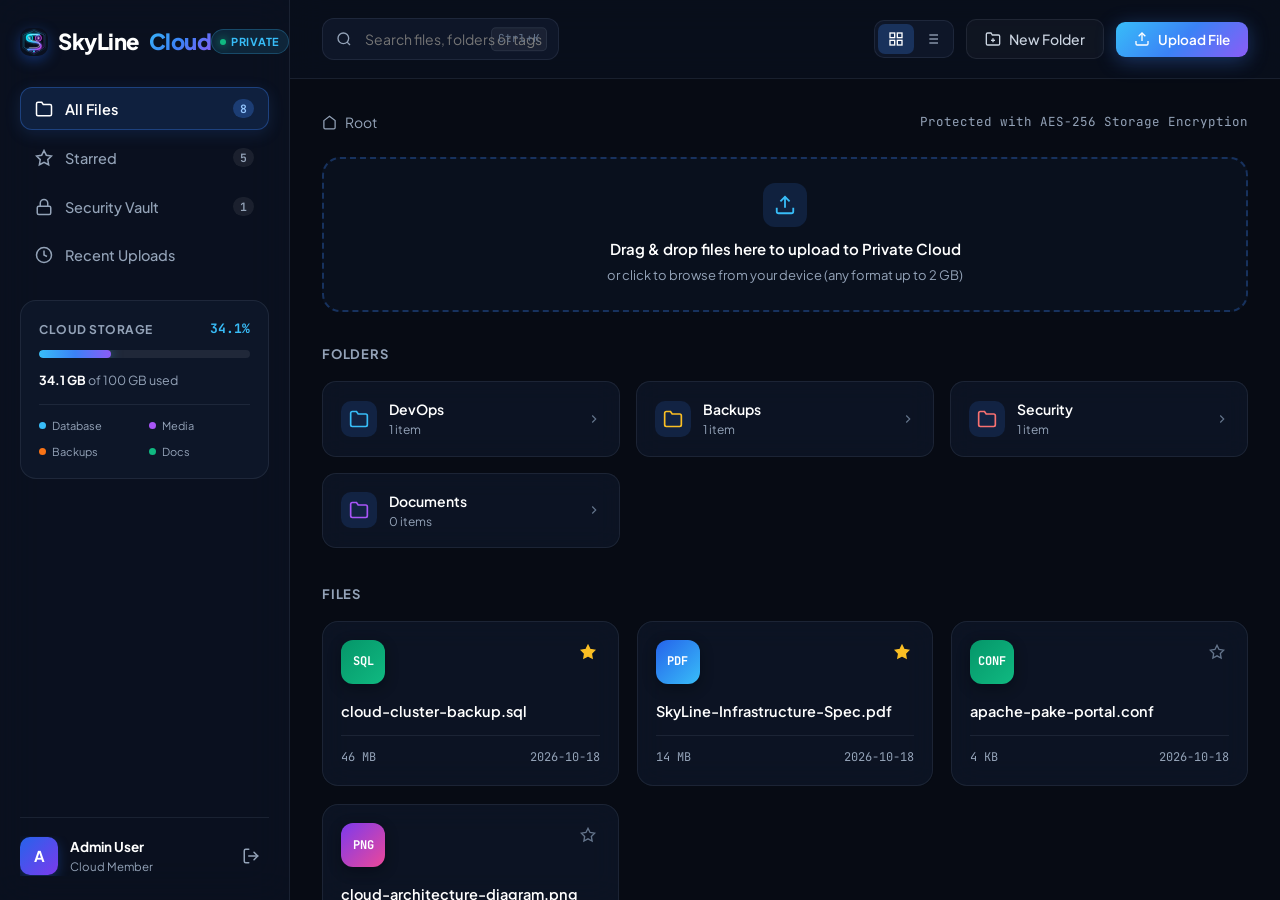
==== commit a19b542e: "icon and skyline fix" ====
--- a/public/dashboard_preview.html
+++ b/public/dashboard_preview.html
@@ -5,6 +5,8 @@
   <meta name="viewport" content="width=device-width, initial-scale=1">
   <title>SkyLine Cloud Drive | Private Storage Preview</title>
   <meta name="description" content="SkyLine Hub Private Cloud Storage & Drive Console. Secure personal files, encrypted vaults, and storage management.">
+  <link rel="icon" type="image/svg+xml" href="assets/skyline-mark.svg">
+  <link rel="alternate icon" href="favicon.ico">
   <link rel="stylesheet" href="assets/style.css">
   <link rel="stylesheet" href="assets/cloud.css">
 </head>
@@ -19,13 +21,9 @@
     <aside class="cloud-sidebar">
       <div>
         <div class="cloud-sidebar-brand">
-          <a class="logo" href="preview.html">
-            <span class="logo-badge">
-              <svg width="18" height="18" viewBox="0 0 24 24" fill="none" stroke="#ffffff" stroke-width="2.4" stroke-linecap="round" stroke-linejoin="round">
-                <polygon points="12 2 2 7 12 12 22 7 12 2"></polygon>
-                <polyline points="2 17 12 22 22 17"></polyline>
-                <polyline points="2 12 12 17 22 12"></polyline>
-              </svg>
+          <a class="logo" href="preview.html" style="display:flex; align-items:center; gap:10px;">
+            <span class="logo-badge" style="background:transparent; border:none; padding:0; width:28px; height:28px;">
+              <img src="assets/skyline-mark.svg" alt="SkyLine Hub" width="28" height="28" style="display:block;">
             </span>
             SkyLine<span>Cloud</span>
           </a>
--- a/public/assets/style.css
+++ b/public/assets/style.css
@@ -1269,3 +1269,427 @@
     width: 100%;
   }
 }
+
+/* ==============================================================
+   Nissan Skyline GT-R R34 3D Interactive Showcase Styles
+   ============================================================== */
+.r34-showcase-container {
+  margin: 50px auto 30px;
+  max-width: 1160px;
+}
+
+.r34-showcase-box {
+  background: radial-gradient(circle at 50% 30%, rgba(30, 58, 138, 0.25) 0%, rgba(11, 18, 33, 0.85) 70%);
+  border: 1px solid rgba(96, 165, 250, 0.3);
+  border-radius: 24px;
+  overflow: hidden;
+  position: relative;
+  box-shadow: 0 30px 90px -20px rgba(0, 0, 0, 0.8), 0 0 60px -15px rgba(59, 130, 246, 0.25);
+  backdrop-filter: blur(20px);
+}
+
+.r34-header-bar {
+  display: flex;
+  justify-content: space-between;
+  align-items: center;
+  padding: 16px 24px;
+  background: rgba(10, 16, 30, 0.75);
+  border-bottom: 1px solid var(--edge);
+  flex-wrap: wrap;
+  gap: 12px;
+}
+
+.r34-badge-title {
+  display: flex;
+  align-items: center;
+  gap: 12px;
+}
+
+.gtr-badge {
+  background: linear-gradient(135deg, #dc2626, #991b1b);
+  color: #fff;
+  font-family: var(--font-mono);
+  font-size: 11px;
+  font-weight: 800;
+  padding: 3px 8px;
+  border-radius: 6px;
+  letter-spacing: 1px;
+  box-shadow: 0 2px 8px rgba(220, 38, 38, 0.5);
+}
+
+.r34-title-text {
+  font-weight: 700;
+  font-size: 15px;
+  color: #fff;
+  display: flex;
+  align-items: center;
+  gap: 8px;
+}
+
+.r34-specs-ticker {
+  font-family: var(--font-mono);
+  font-size: 12px;
+  color: #38bdf8;
+  display: flex;
+  align-items: center;
+  gap: 16px;
+}
+
+.r34-specs-ticker span {
+  display: inline-flex;
+  align-items: center;
+  gap: 5px;
+}
+
+/* 3D Canvas Area */
+.r34-canvas-wrapper {
+  position: relative;
+  width: 100%;
+  height: 520px;
+  background: transparent;
+  cursor: grab;
+  touch-action: none;
+}
+
+.r34-canvas-wrapper:active {
+  cursor: grabbing;
+}
+
+#r34-3d-canvas {
+  width: 100%;
+  height: 100%;
+}
+
+/* Floating Corner Accents */
+.tech-corner {
+  position: absolute;
+  width: 14px;
+  height: 14px;
+  border-color: rgba(56, 189, 248, 0.6);
+  pointer-events: none;
+}
+
+.tech-corner.top-left { top: 16px; left: 16px; border-top: 2px solid; border-left: 2px solid; }
+.tech-corner.top-right { top: 16px; right: 16px; border-top: 2px solid; border-right: 2px solid; }
+.tech-corner.bottom-left { bottom: 80px; left: 16px; border-bottom: 2px solid; border-left: 2px solid; }
+.tech-corner.bottom-right { bottom: 80px; right: 16px; border-bottom: 2px solid; border-right: 2px solid; }
+
+/* Interactive Controls Bar at Bottom of 3D Canvas */
+.r34-controls-bar {
+  position: absolute;
+  bottom: 16px;
+  left: 50%;
+  transform: translateX(-50%);
+  display: flex;
+  align-items: center;
+  gap: 16px;
+  background: rgba(10, 16, 30, 0.85);
+  border: 1px solid rgba(96, 165, 250, 0.3);
+  border-radius: 999px;
+  padding: 8px 18px;
+  backdrop-filter: blur(16px);
+  box-shadow: 0 10px 30px rgba(0, 0, 0, 0.6);
+  z-index: 10;
+  max-width: 95%;
+  flex-wrap: wrap;
+  justify-content: center;
+}
+
+.r34-color-palette {
+  display: flex;
+  align-items: center;
+  gap: 8px;
+  border-right: 1px solid var(--edge);
+  padding-right: 14px;
+}
+
+.r34-color-label {
+  font-size: 11px;
+  font-weight: 700;
+  color: var(--muted);
+  text-transform: uppercase;
+  letter-spacing: 0.5px;
+}
+
+.r34-color-swatch {
+  width: 22px;
+  height: 22px;
+  border-radius: 50%;
+  border: 2px solid transparent;
+  cursor: pointer;
+  transition: transform 0.2s, border-color 0.2s;
+}
+
+.r34-color-swatch:hover {
+  transform: scale(1.18);
+}
+
+.r34-color-swatch.active {
+  border-color: #fff;
+  transform: scale(1.15);
+  box-shadow: 0 0 10px rgba(255, 255, 255, 0.5);
+}
+
+.r34-action-buttons {
+  display: flex;
+  align-items: center;
+  gap: 8px;
+}
+
+.r34-toggle-btn {
+  background: rgba(255, 255, 255, 0.05);
+  border: 1px solid var(--edge);
+  color: var(--muted);
+  border-radius: 999px;
+  padding: 6px 14px;
+  font-size: 12px;
+  font-weight: 600;
+  cursor: pointer;
+  display: inline-flex;
+  align-items: center;
+  gap: 6px;
+  transition: all 0.2s ease;
+}
+
+.r34-toggle-btn:hover {
+  background: rgba(255, 255, 255, 0.1);
+  color: #fff;
+}
+
+.r34-toggle-btn.active {
+  background: rgba(59, 130, 246, 0.25);
+  border-color: rgba(59, 130, 246, 0.5);
+  color: #38bdf8;
+  box-shadow: 0 0 12px rgba(56, 189, 248, 0.3);
+}
+
+.r34-rev-btn {
+  background: linear-gradient(135deg, #f97316, #ef4444);
+  border: none;
+  color: #fff;
+  border-radius: 999px;
+  padding: 6px 16px;
+  font-size: 12px;
+  font-weight: 700;
+  cursor: pointer;
+  display: inline-flex;
+  align-items: center;
+  gap: 6px;
+  box-shadow: 0 4px 14px rgba(239, 68, 68, 0.4);
+  transition: all 0.2s ease;
+}
+
+.r34-rev-btn:hover {
+  transform: translateY(-1px);
+  filter: brightness(1.1);
+  box-shadow: 0 6px 18px rgba(239, 68, 68, 0.6);
+}
+
+/* Floating Loading Overlay */
+.r34-loading-overlay {
+  position: absolute;
+  inset: 0;
+  background: rgba(7, 11, 20, 0.92);
+  display: flex;
+  flex-direction: column;
+  align-items: center;
+  justify-content: center;
+  z-index: 50;
+  transition: opacity 0.4s ease;
+  backdrop-filter: blur(14px);
+}
+
+.r34-loading-spinner {
+  width: 52px;
+  height: 52px;
+  border-radius: 50%;
+  border: 3px solid rgba(56, 189, 248, 0.15);
+  border-top-color: #00f0ff;
+  animation: spin 1s linear infinite;
+  margin-bottom: 16px;
+  box-shadow: 0 0 20px rgba(0, 240, 255, 0.3);
+}
+
+@keyframes spin {
+  to { transform: rotate(360deg); }
+}
+
+.r34-loading-bar-track {
+  width: 260px;
+  height: 6px;
+  background: rgba(255, 255, 255, 0.08);
+  border-radius: 999px;
+  overflow: hidden;
+  margin-top: 10px;
+}
+
+.r34-loading-bar-fill {
+  width: 0%;
+  height: 100%;
+  background: linear-gradient(90deg, #38bdf8, #00f0ff, #3b82f6);
+  border-radius: 999px;
+  transition: width 0.2s ease;
+  box-shadow: 0 0 10px #00f0ff;
+}
+
+/* Floating Status HUD Left */
+.r34-hud-telemetry {
+  position: absolute;
+  top: 16px;
+  left: 20px;
+  background: rgba(7, 11, 20, 0.78);
+  border: 1px solid var(--edge);
+  border-radius: 14px;
+  padding: 12px 16px;
+  font-family: var(--font-mono);
+  font-size: 11.5px;
+  color: #cbd5e1;
+  pointer-events: none;
+  backdrop-filter: blur(12px);
+  z-index: 20;
+}
+
+.r34-hud-telemetry div {
+  margin-bottom: 3px;
+}
+
+.r34-hud-telemetry .cyan { color: #00f0ff; font-weight: 700; }
+.r34-hud-telemetry .green { color: #10b981; }
+
+/* Cockpit Cluster Right (Speedometer & Tachometer) */
+.r34-hud-cluster {
+  position: absolute;
+  top: 16px;
+  right: 20px;
+  background: rgba(7, 11, 20, 0.78);
+  border: 1px solid var(--edge);
+  border-radius: 14px;
+  padding: 12px 18px;
+  display: flex;
+  gap: 20px;
+  align-items: center;
+  backdrop-filter: blur(12px);
+  z-index: 20;
+  pointer-events: none;
+}
+
+.gauge-item {
+  text-align: center;
+}
+
+.gauge-label {
+  font-size: 10px;
+  font-weight: 700;
+  color: var(--muted);
+  text-transform: uppercase;
+  letter-spacing: 0.5px;
+}
+
+.gauge-val {
+  font-size: 24px;
+  font-weight: 800;
+  font-family: var(--font-mono);
+  color: #fff;
+  line-height: 1.1;
+}
+
+.gauge-val.cyan {
+  color: #00f0ff;
+  text-shadow: 0 0 12px rgba(0, 240, 255, 0.6);
+}
+
+.gauge-unit {
+  font-size: 11px;
+  font-weight: 600;
+  color: var(--subtle);
+}
+
+/* Camera Switcher Pills */
+.r34-cam-switcher {
+  display: flex;
+  align-items: center;
+  gap: 6px;
+  border-right: 1px solid var(--edge);
+  padding-right: 12px;
+}
+
+.r34-cam-btn {
+  background: rgba(255, 255, 255, 0.05);
+  border: 1px solid transparent;
+  color: var(--muted);
+  padding: 5px 10px;
+  border-radius: 8px;
+  font-size: 11px;
+  font-family: var(--font-mono);
+  font-weight: 600;
+  cursor: pointer;
+  transition: all 0.2s;
+}
+
+.r34-cam-btn:hover {
+  background: rgba(255, 255, 255, 0.1);
+  color: #fff;
+}
+
+.r34-cam-btn.active {
+  background: rgba(0, 240, 255, 0.2);
+  border-color: rgba(0, 240, 255, 0.4);
+  color: #00f0ff;
+  box-shadow: 0 0 10px rgba(0, 240, 255, 0.3);
+}
+
+/* Steering Keyboard Hint */
+.r34-steer-hint {
+  position: absolute;
+  bottom: 80px;
+  left: 50%;
+  transform: translateX(-50%);
+  background: rgba(11, 18, 33, 0.65);
+  border: 1px solid var(--edge);
+  padding: 4px 12px;
+  border-radius: 999px;
+  font-size: 11.5px;
+  color: var(--muted);
+  pointer-events: none;
+  backdrop-filter: blur(8px);
+  z-index: 15;
+}
+
+.r34-steer-hint kbd {
+  background: rgba(255, 255, 255, 0.1);
+  border: 1px solid rgba(255, 255, 255, 0.2);
+  border-radius: 4px;
+  padding: 1px 5px;
+  font-family: var(--font-mono);
+  color: #fff;
+  font-size: 10.5px;
+}
+
+@media (max-width: 900px) {
+  .r34-hud-cluster {
+    display: none;
+  }
+  .r34-steer-hint {
+    display: none;
+  }
+}
+
+@media (max-width: 768px) {
+  .r34-canvas-wrapper {
+    height: 400px;
+  }
+  .r34-controls-bar {
+    border-radius: 16px;
+    padding: 10px;
+    gap: 10px;
+  }
+  .r34-cam-switcher {
+    border-right: none;
+    padding-right: 0;
+  }
+  .r34-hud-telemetry {
+    display: none;
+  }
+}
+
+
